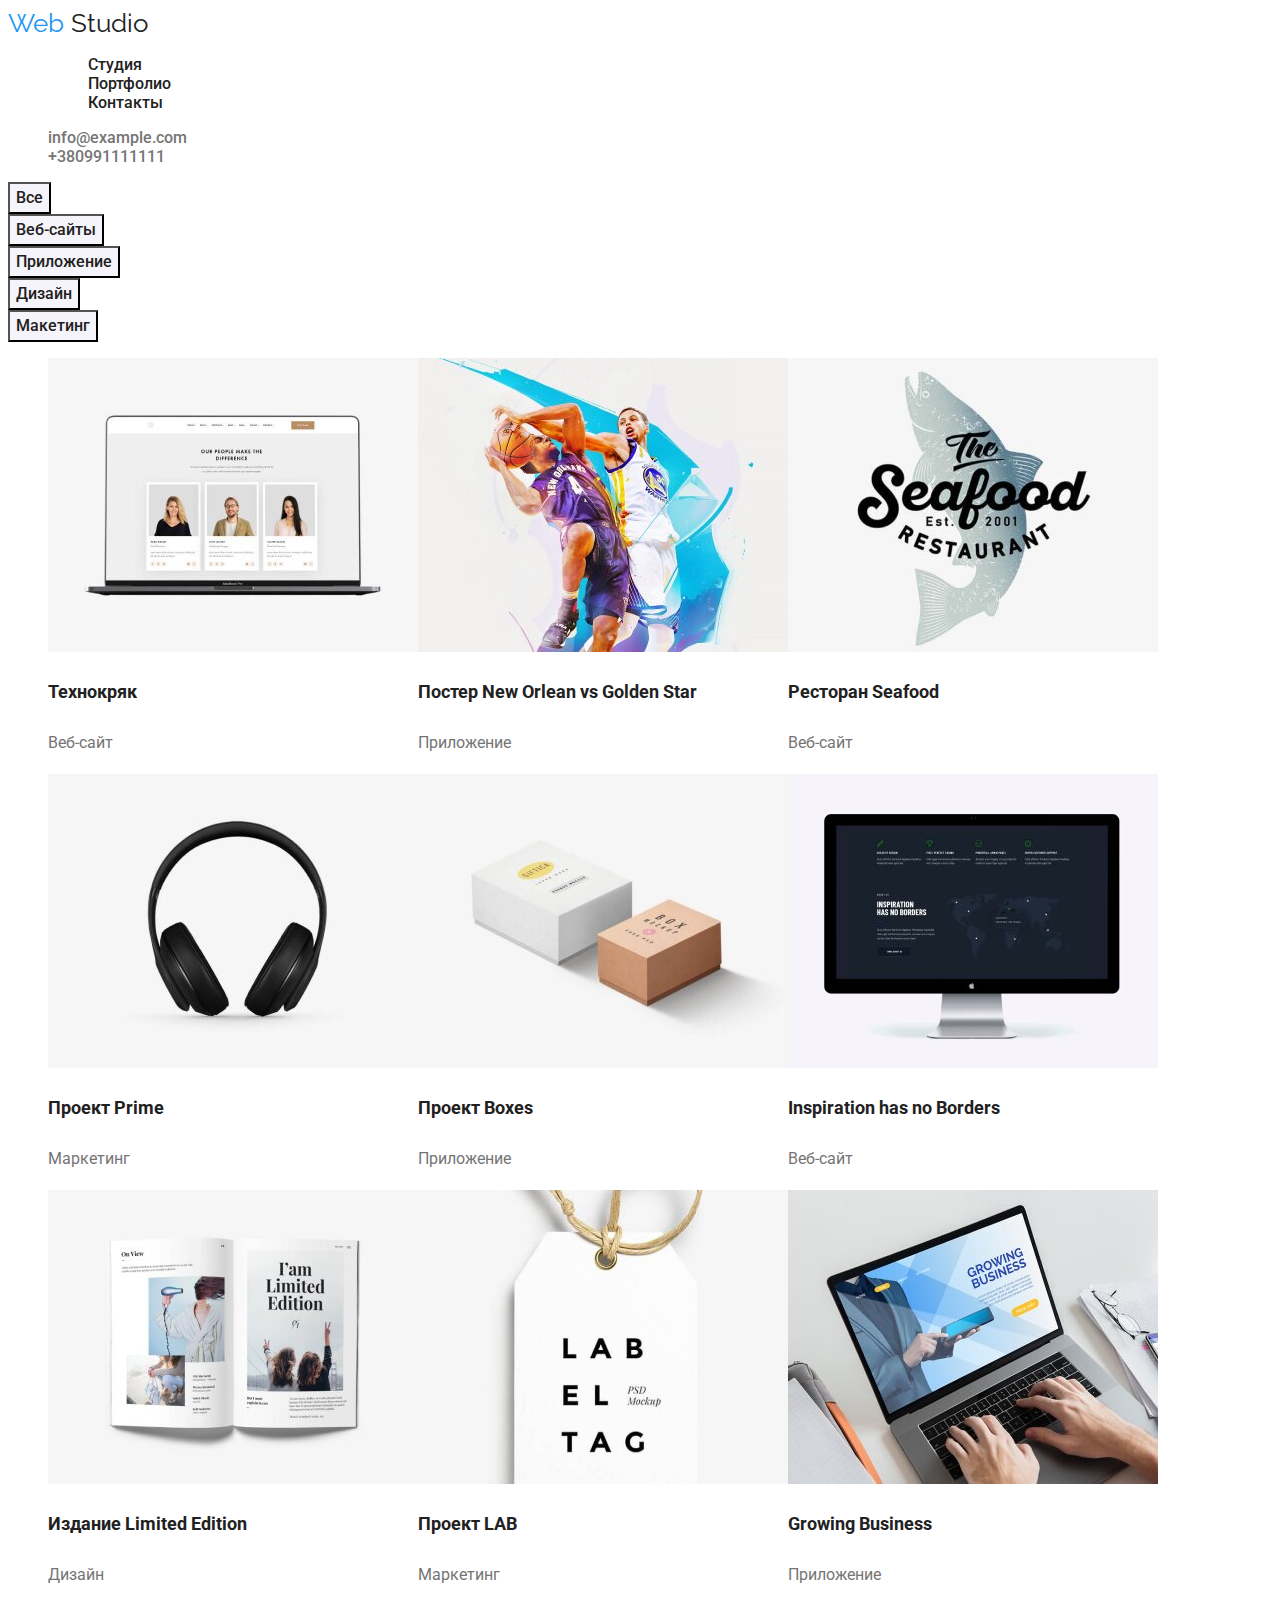
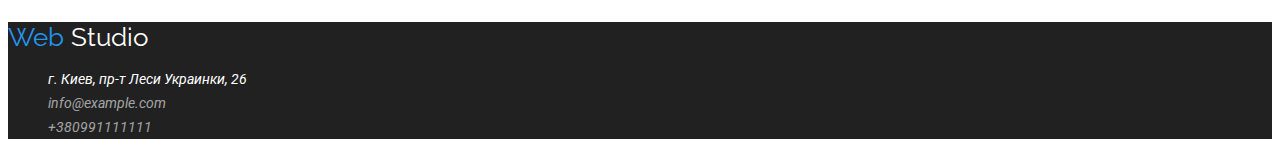
==== portfolio.html @ 6507018c "я" ====
<!DOCTYPE html>
<html lang="en">
<head>
    <Meta charset="UTF8" />
    <Meta name="WebStudio" />
    <Meta content="Портфолио WebStudio" />
    <link rel="stylesheet" href="CSS/style.css" />
  <link rel="preconnect" href="https://fonts.gstatic.com"/>
  <link href="https://fonts.googleapis.com/css2?family=Raleway:wght@700&family=Roboto:wght@400;500;700;900&display=swap"
   rel="stylesheet"/>
</head>
  <body>
    <header class="head">
      <div>
        <a class="logo" href="/"> <span class="web-one">Web</span> <span class="web-two">Studio</span></a>
       </div>
        <nav>
          <ul>
      <ul class="site-nav-list">
         <li><a href="index.html" class="link">Студия</a></li>
         <li><a href="portfolio.html" class="link">Портфолио</a></li>
         <li><a href="" class="link">Контакты</a></li>
      </ul>
    </nav>
     <ul class="contacts">
      <li><a class="ctn" href="mailto:info@example.com">info@example.com</a></li>
      <li><a class="ctn" href="tel:+380991111111">+380991111111</a></li>
    </ul>
  </header>
  <main>
    <section class="product">
          <div class="button_portfolio">
              <button class="btnp" type="button">Все</button>
              <button class="btnp" type="button">Веб-сайты</button>
              <button class="btnp" type="button">Приложение</button>
              <button class="btnp" type="button">Дизайн</button>
              <button class="btnp" type="button">Макетинг</button>
          </div>
      <ul class="product-elements">
          <li>
          <img class="product_img" src="images/tehno.jpg" width="370"/>
          <h3 class="product_name">Технокряк</h3>
            <p class="product_tape"> Веб-сайт</p>
          </li>
          <li>
          <img src="images/poster.jpg" width="370"/>
          <h3 class="product_name">Постер New Orlean vs Golden Star</h3>
            <p class="product_tape">Приложение</p>
          </li>
          <li>
          <img src="images/restoran.jpg" width="370"/>
            <h3 class="product_name">Ресторан Seafood</h3>
            <p class="product_tape">Веб-сайт</p>
          </li>
          <li>
          <img src="images/prime.jpg" width="370"/>
            <h3 class="product_name">Проект Prime</h3>
            <p class="product_tape">Маркетинг</p>
          </li>
          <li>
          <img src="images/boxes.jpg" width="370"/>
          <h3 class="product_name">Проект Boxes</h3>
            <p class="product_tape">Приложение</p>
          </li>
          <li>
          <img src="images/bordes.jpg" width="370"/>
          <h3 class="product_name">Inspiration has no Borders</h3>
            <p class="product_tape">Веб-сайт</p>
          </li>
          <li>
          <img src="images/presa.jpg" width="370"/>
          <h3 class="product_name">Издание Limited Edition</h3>
            <p class="product_tape">Дизайн</p>
          </li>
          <li>
          <img src="images/lab.jpg" width="370"/>
          <h3 class="product_name">Проект LAB</h3>
            <p class="product_tape">Маркетинг</p>
          </li>
          <li>
          <img src="images/growing.jpg" width="370"/>
          <h3 class="product_name">Growing Business</h3>
          <p class="product_tape">Приложение</p>
        </li>
        </ul>
    </section>
</main>
  <footer class="end">
    <div>
  <a class="logo-end" href="/"><span class="web-one">Web</span> <span class="web-end-two">Studio</span></a>
     </div>
    <address> 
    <ul class="end-contakts">
      <li><a href=https://goo.gl/maps/wjhoi7v7686SDkos8 class="map" target="blank" 
        rel="noopener noreferrer">
        г. Киев, пр-т Леси Украинки, 26</a></li>
      <li><a href="mailto:info@example.com" class="end-contacts">info@example.com</a></li>
      <li><a href="tel:+38 099 111 11 11" class="end-contacts">+380991111111</a></li>
    </ul> 
    </address>
  </footer>
 </body>
---- CSS/style.css ----
root {
--c-black: #212121;
--c-white: #FFFFFF;
--c-grey: #757575;
--c-blue: #2196F3;
}

.body {
list-style-type: none;
font-family: Roboto;
color: #212121;
}

.header {
    width: 1600px;
    background: #FFFFFF;
}
.link {
    list-style-type: none;
font-family: Roboto;
font-weight: 500;
color: #212121;
line-height: 16px;
}
.link:hover{
    
    font-family: Roboto;
    font-weight: 500;
    width: 77px;
    color: #2196F3;
}

.ul {
list-style-type: none;
list-style: none;
margin: 0;
padding: 0;
font-size: 26px;
line-height: 31px;
}

.logo {
font-family: Raleway;
color:#212121;
width: 145px;
font-size: 26px;
line-height: 31px;
}

.web-end-two, .map,.end-contacts, .logo, .logo-end, .site-nav-lis, .ctn, .web-one, .link, .web-two, .end {
text-decoration: none;
}

.web-one{
color: #2196F3;
 }
.head {
}

.link-current{
color:#2196F3;
}
.ctn {
font-family: Roboto;
font-weight: 500;
color: #757575;
width: 135px;
}
.ctn:hover {
font-family: Roboto;
font-weight: 500;
color: #2196F3;
width: 135px; 
}
.site-nav-list {
list-style-type: none;
}
.title{
width: 696px;
height: 120px;
font-family: Roboto;
font-weight: 900;
font-size: 44px;
line-height: 60px;
text-align: center;
letter-spacing: 0.06em;
text-transform: uppercase;
color: #FFFFFF;
text-decoration: none;
}

.hero {
background-color: #212121;
padding-top: 200px;
padding-bottom: 200px;
}

.btn {
    background: #2196F3;
    color: #FFFFFF;
    font-family: Roboto;
    font-size: 16px;
    line-height: 30px;
}
.contacts {
    list-style-type: none;
}

.text-container {
display: flex;
font-family: Roboto;
}

.menu-text{
display: flex;
list-style-type: none;
}

.text-item{
width: 270px;
color: #212121;
font-size: 14px;
line-height: 16px;
}

.text-elements{
width: 270px;
color: #757575;
font-size: 14px;
line-height: 24px;
}

.text-elements-title{
    font-family: Roboto;
color: #212121;
}
.foto-elements{
display: flex;
flex-direction: column;
}
.foto_title {
width: 380;
text-align: center;
font-family: Roboto;
font-style: 700;
color: #212121;
font-size: 36px;
line-height: 42px;
}
.menu-foto{
list-style-type: none;
display: flex;
width: 1170px;
height: 386px;
align-items: center;
}
.site-nav-list {
    font-family: Roboto;
    font-style: 500;
    font-weight: 500;
    color: #212121;
}
.team{ 
background: #F5F4FA;
}
.team-title {
font-family: Roboto;
font-style: 700;
color: #212121;
width: 264px;
font-size: 36px;
line-height: 42px;
}

.team-menu{
list-style-type: none;
display: flex;
align-items: center;
}
.team-foto{
width: 270px;
}
.name{
font-family: Roboto;
font-weight: 500;
color: #212121;
font-size: 16px;
line-height: 19px;
}
.work{
font-family: Roboto;
color: #757575;
font-size: 16px;
line-height: 19px;
}

.end{
font-family: Roboto;
background: #212121;
text-decoration: none;
list-style-type: none;
}

.logo-end {
font-family: Raleway;
font-size: 26px;
line-height: 31px;
text-decoration: none;
}
.web-end-two {
    color: #FFFFFF;
    text-decoration: none;
}

.end-contakts{
font-style: 400;
font-family: Roboto;
background-color: #212121;
font-size: 14px;
line-height: 24px;
text-decoration: none;
list-style-type: none;
}
.map{
    list-style-type: none;
font-family: Roboto;
color: #FFFFFF;
width: 231px;
}
.end-contacts {

list-style-type: none;
font-family: Roboto;
width: 231px;
color: rgba(255, 255, 255, 0.6);
}

.end-contacts:hover {
    font-family: Roboto;
    width: 231px;
    color: rgba(255, 255, 255, 0.6);  
}
.button_one {
font-family: Roboto;
font-weight: 500;
font-size: 16px;
line-height: 26px;
background-color: #2196F3;
color: #FFFFFF;
}

.product-elements{
display: flex;
flex-wrap: wrap;
list-style-type: none;
}
.product_name{
font-family: Roboto;
width: 322px;
font-weight: 700;
color: #212121;
font-size: 18px;
line-height: 36px;
}
.product_tape{
font-family: Roboto;
font-weight: 4000;
width: 322px;
color: #757575;
font-size: 16px;
line-height: 30px;
}
.btnp{
display: flex;
font-family: Roboto;
font-weight: 500;
font-size: 16px;
line-height: 26px;
background: #F5F4FA;
color: #212121;
}
.btnp:hover {
display: flex;
font-family: Roboto;
font-weight: 500;
font-size: 16px;
line-height: 26px;
background: #2196F3;
color: #FFFFFF;
}
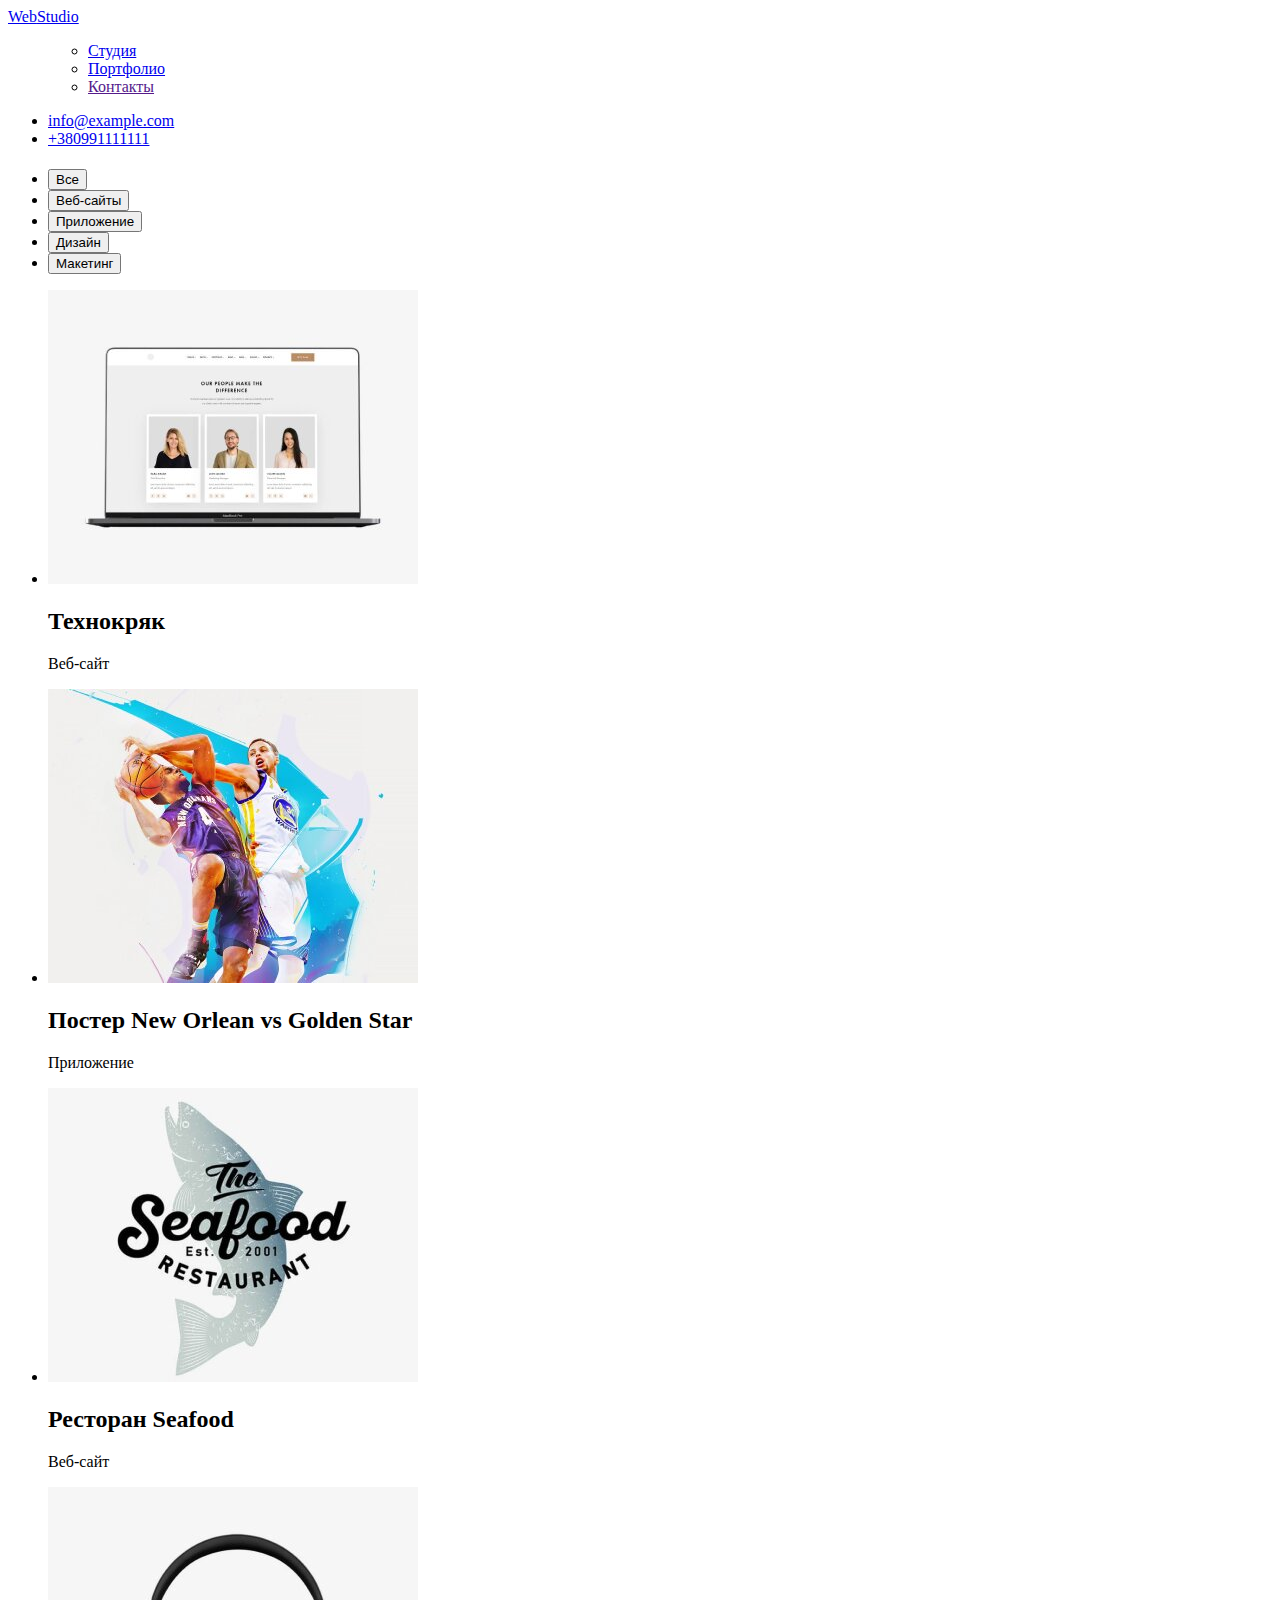
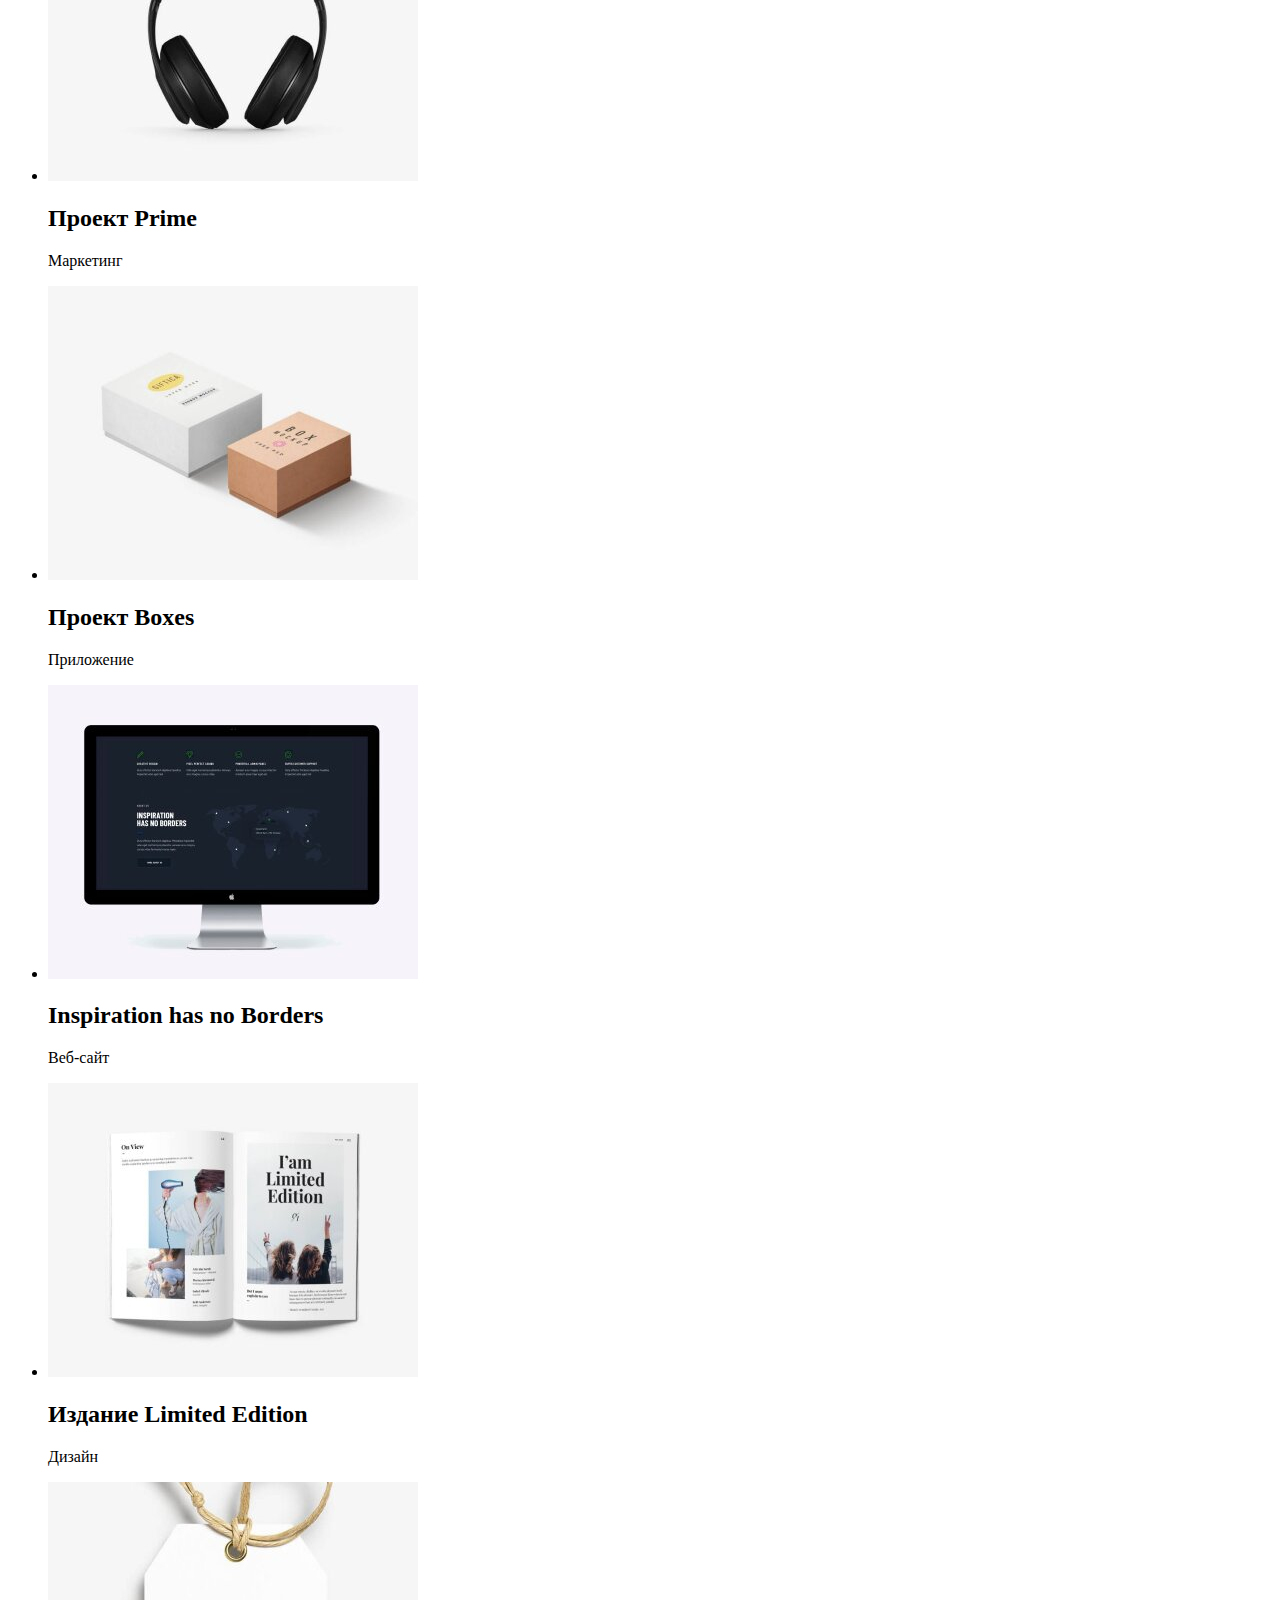
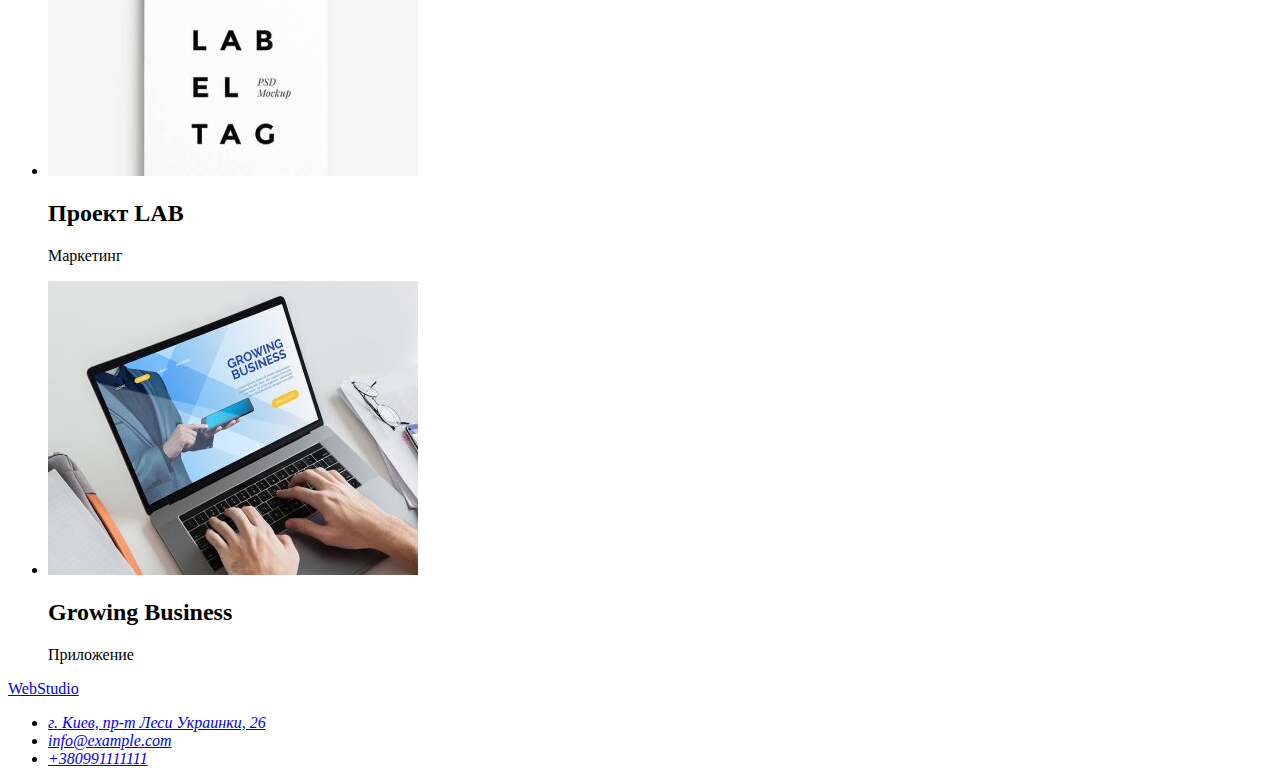
==== commit bd01d983: "z" ====
--- a/portfolio.html
+++ b/portfolio.html
@@ -4,90 +4,92 @@
     <Meta charset="UTF8" />
     <Meta name="WebStudio" />
     <Meta content="Портфолио WebStudio" />
-    <link rel="stylesheet" href="CSS/style.css" />
-  <link rel="preconnect" href="https://fonts.gstatic.com"/>
-  <link href="https://fonts.googleapis.com/css2?family=Raleway:wght@700&family=Roboto:wght@400;500;700;900&display=swap"
+    <preconnect" href="https://fonts.gstatic.com"/>
+  <link href="htlink rel="stylesheet" href="css/style.css" />
+  <link rel="tps://fonts.googleapis.com/css2?family=Raleway:wght@700&family=Roboto:wght@400;500;700;900&display=swap"
    rel="stylesheet"/>
-</head>
+</head class="container_hp">
   <body>
     <header class="head">
       <div>
-        <a class="logo" href="/"> <span class="web-one">Web</span> <span class="web-two">Studio</span></a>
+        <a class="logo" href="/"><span class="web-one">Web</span><span class="web-two">Studio</span></a>
        </div>
         <nav>
           <ul>
-      <ul class="site-nav-list">
+      <ul class="site-nav">
          <li><a href="index.html" class="link">Студия</a></li>
          <li><a href="portfolio.html" class="link">Портфолио</a></li>
          <li><a href="" class="link">Контакты</a></li>
       </ul>
     </nav>
      <ul class="contacts">
-      <li><a class="ctn" href="mailto:info@example.com">info@example.com</a></li>
-      <li><a class="ctn" href="tel:+380991111111">+380991111111</a></li>
+      <li><a class="contacts-link" href="mailto:info@example.com">info@example.com</a></li>
+      <li><a class="contacts-link" href="tel:+380991111111">+380991111111</a></li>
     </ul>
   </header>
-  <main>
+  <main class="container_portfolio">
     <section class="product">
-          <div class="button_portfolio">
-              <button class="btnp" type="button">Все</button>
-              <button class="btnp" type="button">Веб-сайты</button>
-              <button class="btnp" type="button">Приложение</button>
-              <button class="btnp" type="button">Дизайн</button>
-              <button class="btnp" type="button">Макетинг</button>
-          </div>
+      <div class="container">
+        <h1></h1>
+          <ul class="button_portfolio">
+              <li class="btnp-li"><button class="btnp" type="button">Все</button></li>
+              <li class="btnp-li"><button class="btnp" type="button">Веб-сайты</button></li>
+              <li class="btnp-li"><button class="btnp" type="button">Приложение</button></li>
+              <li class="btnp-li"><button class="btnp" type="button">Дизайн</button></li>
+              <li class="btnp-li"><button class="btnp" type="button">Макетинг</button></li>
+          </ul>
       <ul class="product-elements">
           <li>
-          <img class="product_img" src="images/tehno.jpg" width="370"/>
-          <h3 class="product_name">Технокряк</h3>
+          <img class="product-img" src="images/tehno.jpg" width="370"/>
+          <h2 class="product-name">Технокряк</h2>
             <p class="product_tape"> Веб-сайт</p>
           </li>
           <li>
-          <img src="images/poster.jpg" width="370"/>
-          <h3 class="product_name">Постер New Orlean vs Golden Star</h3>
+          <img class="product-img"  src="images/poster.jpg" width="370"/>
+          <h2 class="product-name">Постер New Orlean vs Golden Star</h2>
             <p class="product_tape">Приложение</p>
           </li>
           <li>
-          <img src="images/restoran.jpg" width="370"/>
-            <h3 class="product_name">Ресторан Seafood</h3>
-            <p class="product_tape">Веб-сайт</p>
+          <img class="product-img"  src="images/restoran.jpg" width="370"/>
+            <h2 class="product-name">Ресторан Seafood</h2>
+            <p class="product-tape">Веб-сайт</p>
           </li>
           <li>
-          <img src="images/prime.jpg" width="370"/>
-            <h3 class="product_name">Проект Prime</h3>
-            <p class="product_tape">Маркетинг</p>
+          <img class="product-img"  src="images/prime.jpg" width="370"/>
+            <h2 class="product-name">Проект Prime</h2>
+            <p class="product-tape">Маркетинг</p>
           </li>
           <li>
-          <img src="images/boxes.jpg" width="370"/>
-          <h3 class="product_name">Проект Boxes</h3>
-            <p class="product_tape">Приложение</p>
+          <img class="product-img" src="images/boxes.jpg" width="370"/>
+          <h2 class="product-name">Проект Boxes</h2>
+            <p class="product-tape">Приложение</p>
           </li>
           <li>
-          <img src="images/bordes.jpg" width="370"/>
-          <h3 class="product_name">Inspiration has no Borders</h3>
-            <p class="product_tape">Веб-сайт</p>
+          <img class="product-img" src="images/bordes.jpg" width="370"/>
+          <h2 class="product-name">Inspiration has no Borders</h2>
+            <p class="product-tape">Веб-сайт</p>
           </li>
           <li>
-          <img src="images/presa.jpg" width="370"/>
-          <h3 class="product_name">Издание Limited Edition</h3>
-            <p class="product_tape">Дизайн</p>
+          <img class="product-img" src="images/presa.jpg" width="370"/>
+          <h2 class="product-name">Издание Limited Edition</h2>
+            <p class="product-tape">Дизайн</p>
           </li>
           <li>
-          <img src="images/lab.jpg" width="370"/>
-          <h3 class="product_name">Проект LAB</h3>
-            <p class="product_tape">Маркетинг</p>
+          <img class="product-img" src="images/lab.jpg" width="370"/>
+          <h2 class="product-name">Проект LAB</h2>
+            <p class="product-tape">Маркетинг</p>
           </li>
           <li>
-          <img src="images/growing.jpg" width="370"/>
-          <h3 class="product_name">Growing Business</h3>
-          <p class="product_tape">Приложение</p>
+          <img class="product-img" src="images/growing.jpg" width="370"/>
+          <h2 class="product-name">Growing Business</h2>
+          <p class="product-tape">Приложение</p>
         </li>
         </ul>
     </section>
 </main>
   <footer class="end">
     <div>
-  <a class="logo-end" href="/"><span class="web-one">Web</span> <span class="web-end-two">Studio</span></a>
+  <a class="logo-end" href="/"><span class="web-one">Web</span><span class="web-end-two">Studio</span></a>
      </div>
     <address> 
     <ul class="end-contakts">
@@ -99,4 +101,4 @@
     </ul> 
     </address>
   </footer>
- </body>+ </body>
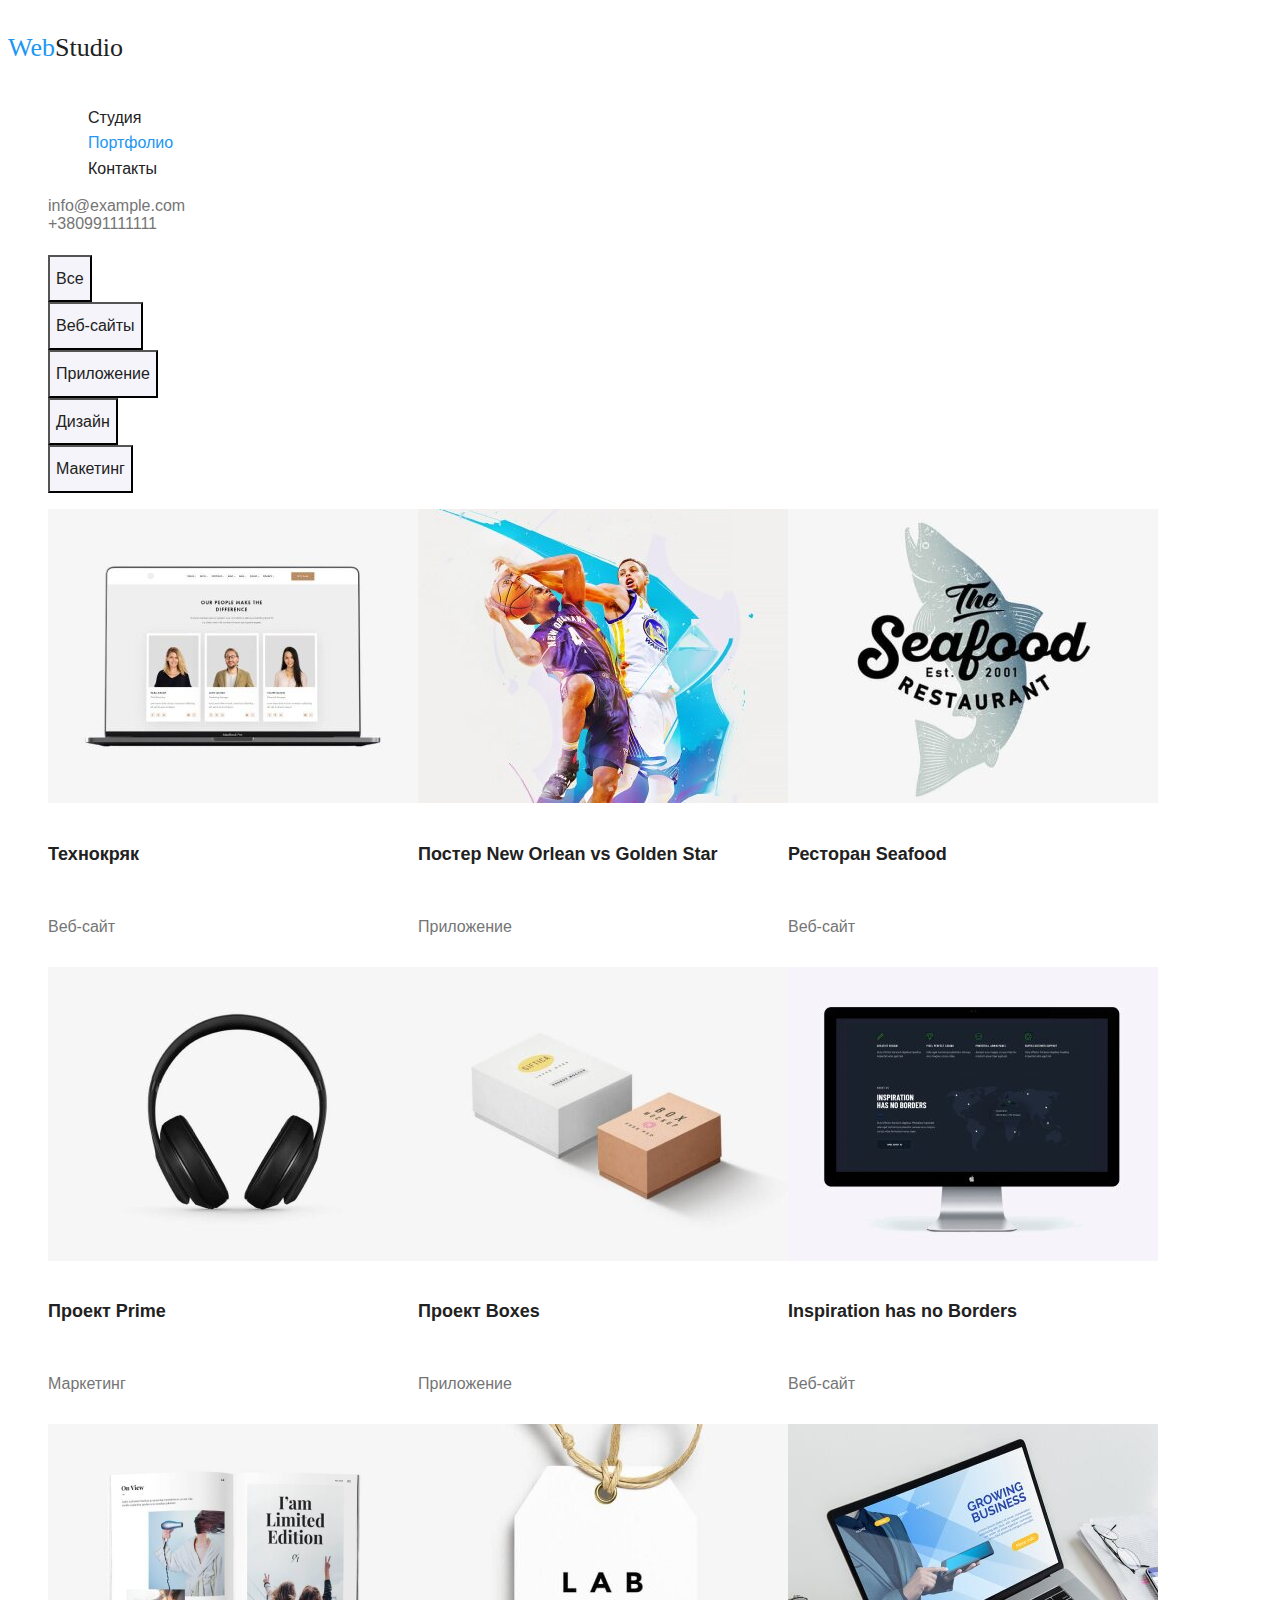
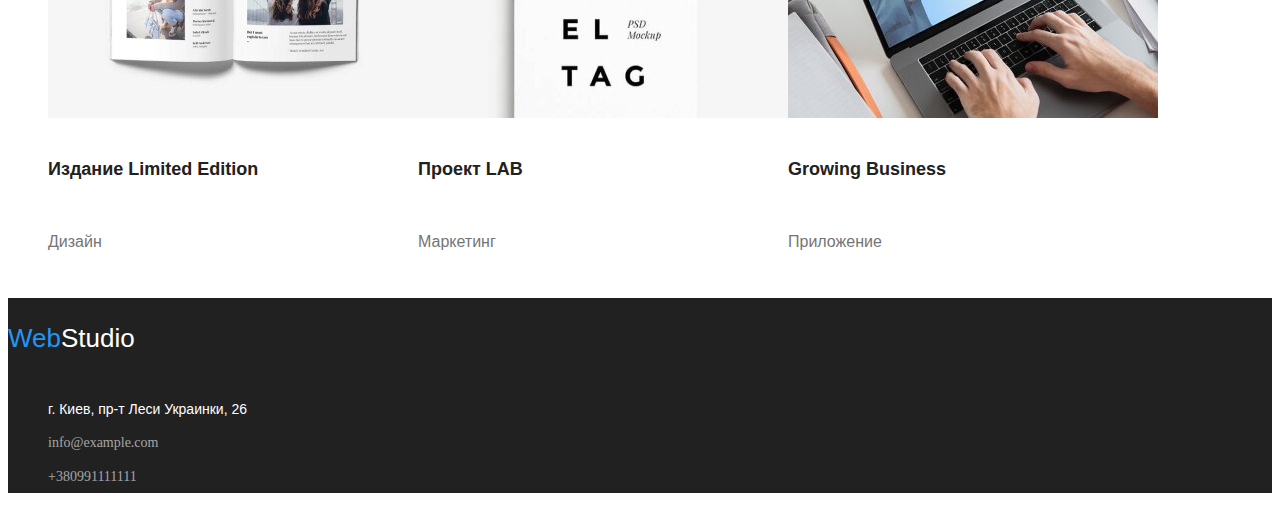
==== commit 2d351982: "я" ====
--- a/portfolio.html
+++ b/portfolio.html
@@ -5,7 +5,7 @@
     <Meta name="WebStudio" />
     <Meta content="Портфолио WebStudio" />
     <preconnect" href="https://fonts.gstatic.com"/>
-  <link href="htlink rel="stylesheet" href="css/style.css" />
+  <link rel="stylesheet" href="./css/style.css"/>
   <link rel="tps://fonts.googleapis.com/css2?family=Raleway:wght@700&family=Roboto:wght@400;500;700;900&display=swap"
    rel="stylesheet"/>
 </head class="container_hp">
@@ -18,7 +18,7 @@
           <ul>
       <ul class="site-nav">
          <li><a href="index.html" class="link">Студия</a></li>
-         <li><a href="portfolio.html" class="link">Портфолио</a></li>
+         <li><a href="portfolio.html" class="link activate">Портфолио</a></li>
          <li><a href="" class="link">Контакты</a></li>
       </ul>
     </nav>
@@ -42,12 +42,12 @@
           <li>
           <img class="product-img" src="images/tehno.jpg" width="370"/>
           <h2 class="product-name">Технокряк</h2>
-            <p class="product_tape"> Веб-сайт</p>
+            <p class="product-tape"> Веб-сайт</p>
           </li>
           <li>
           <img class="product-img"  src="images/poster.jpg" width="370"/>
           <h2 class="product-name">Постер New Orlean vs Golden Star</h2>
-            <p class="product_tape">Приложение</p>
+            <p class="product-tape">Приложение</p>
           </li>
           <li>
           <img class="product-img"  src="images/restoran.jpg" width="370"/>
@@ -91,7 +91,7 @@
     <div>
   <a class="logo-end" href="/"><span class="web-one">Web</span><span class="web-end-two">Studio</span></a>
      </div>
-    <address> 
+    <address class="addres"> 
     <ul class="end-contakts">
       <li><a href=https://goo.gl/maps/wjhoi7v7686SDkos8 class="map" target="blank" 
         rel="noopener noreferrer">
--- a/css/style.css
+++ b/css/style.css
@@ -0,0 +1,289 @@
+:root {
+  --body-color: #212121;
+  --bgr-color: #2f303a;
+  --white-color: #ececec;
+  --blue-color: #2196f3;
+  --max-white-color: #ffffff;
+  --gray-color: #757575;
+  --two-white-color: #f5f4fa;
+}
+
+body {
+  font-family: Roboto, sans-serif;
+  color: var(--body-color);
+}
+
+header {
+  background: var(--max-white-color);
+}
+.link {
+  font-weight: 500;
+  color: var(--body-color);
+  line-height: 1.6;
+}
+.link:hover,
+:focus {
+  font-weight: 500;
+  width: 77px;
+  color: var(--blue-color);
+}
+.activate {
+  color: var(--blue-color);
+}
+.ul {
+  list-style: none;
+  margin: 0;
+  padding: 0;
+  font-size: 26px;
+  line-height: 3.1;
+}
+
+.logo {
+  font-family: Raleway;
+  color: var(--body-color);
+  font-size: 26px;
+  line-height: 3.1;
+  margin-right: 93px;
+}
+
+.web-end-two,
+.map,
+.end-contacts,
+.logo,
+.logo-end,
+.site-nav-lis,
+.contacts-link,
+.web-one,
+.link,
+.web-two,
+.end {
+  text-decoration: none;
+}
+
+.web-one {
+  color: var(--blue-color);
+}
+
+.head {
+  -webkit-tap-highlight-color: rgba(0, 0, 0, 0);
+}
+
+.link-current {
+  color: var(--blue-color);
+}
+
+.contacts-link {
+  font-weight: 500;
+  color: var(--gray-color);
+}
+.contacts-link:hover,
+:focus {
+  font-weight: 500;
+  color: var(--blue-color);
+}
+.site-nav {
+  list-style-type: none;
+}
+.title {
+  width: 696px;
+  font-weight: 900;
+  font-size: 44px;
+  line-height: 1;
+  text-align: center;
+  letter-spacing: 0.06em;
+  text-transform: uppercase;
+  color: var(--max-white-color);
+  text-decoration: none;
+}
+
+.hero {
+  background-color: var(--bgr-color);
+  padding-top: 200px;
+  padding-bottom: 200px;
+}
+
+.btn {
+  background: var(--blue-color);
+  color: var(--max-white-color);
+  font-size: 16px;
+  line-height: 3;
+}
+.btn:hover,
+:focus {
+  background: var(--blue-color);
+  color: var(--max-white-color);
+  font-size: 16px;
+  line-height: 3;
+}
+
+.contacts {
+  list-style-type: none;
+}
+
+.text-container {
+  display: flex;
+  text-decoration: none;
+}
+
+.menu-text {
+  display: flex;
+  list-style-type: none;
+}
+
+.text-item {
+  color: var(--body-color);
+  font-size: 14px;
+  line-height: 1.6;
+  text-decoration: none;
+  list-style-type: none;
+}
+
+.content-element {
+  text-decoration: none;
+}
+
+.text-elements {
+  color: var(--gray-color);
+  font-size: 14px;
+  line-height: 2.4;
+}
+
+.text-elements-title {
+  color: var(--body-color);
+  text-decoration: none;
+}
+.foto-elements {
+  display: flex;
+  flex-direction: column;
+}
+.foto_title {
+  text-align: center;
+  font-style: 700;
+  color: var(--body-color);
+  font-size: 36px;
+  line-height: 4.2;
+}
+.menu-foto {
+  list-style-type: none;
+  display: flex;
+  align-items: center;
+}
+.site-nav {
+  font-style: 500;
+  font-weight: 500;
+  color: var(--body-color);
+}
+.team {
+  background: var(--two-white-color);
+}
+.team-title {
+  font-style: 700;
+  color: var(--body-color);
+  font-size: 36px;
+  line-height: 4.2;
+}
+
+.team-menu {
+  list-style-type: none;
+  display: flex;
+  align-items: center;
+}
+.team-foto {
+}
+.name {
+  font-weight: 500;
+  color: var(--body-color);
+  font-size: 16px;
+  line-height: 1.9;
+}
+.work {
+  color: var(--gray-color);
+  font-size: 16px;
+  line-height: 1.9;
+}
+
+.end {
+  background: var(--body-color);
+  list-style-type: none;
+}
+.addres {
+  font-style: normal;
+}
+.logo-end {
+  font-family: Raleway, sans-serif;
+  font-size: 26px;
+  line-height: 3.1;
+  text-decoration: none;
+}
+.web-end-two {
+  color: var(--max-white-color);
+  text-decoration: none;
+}
+
+.end-contakts {
+  font-style: 400;
+  background-color: var(--body-color);
+  font-size: 14px;
+  line-height: 2.4;
+  font-style: normal;
+}
+.map {
+  list-style-type: none;
+  color: var(--max-white-color);
+}
+.end-contacts {
+  list-style-type: none;
+  font-family: Roboto;
+  color: rgba(255, 255, 255, 0.6);
+}
+
+.end-contacts:hover,
+:focus {
+  color: rgba(255, 255, 255, 0.6);
+}
+.button_one {
+  font-weight: 500;
+  font-size: 16px;
+  line-height: 2.6;
+  background-color: var(--blue-color);
+  color: var(--max-white-color);
+}
+
+.product-elements {
+  display: flex;
+  flex-wrap: wrap;
+  list-style-type: none;
+}
+.product-name {
+  font-weight: 700;
+  color: var(--body-color);
+  font-size: 18px;
+  line-height: 3.6;
+}
+.product-tape {
+  width: 322px;
+  color: var(--gray-color);
+  font-size: 16px;
+  line-height: 3;
+}
+.btnp {
+  display: flex;
+  font-weight: 500;
+  font-size: 16px;
+  line-height: 2.6;
+  background: var(--two-white-color);
+  color: var(--body-color);
+}
+
+.btnp:hover,
+:focus {
+  flex-direction: row;
+  font-weight: 500;
+  font-size: 16px;
+  line-height: 2.6;
+  background: var(--blue-color);
+  color: var(--max-white-color);
+}
+.btnp-li {
+  list-style-type: none;
+}
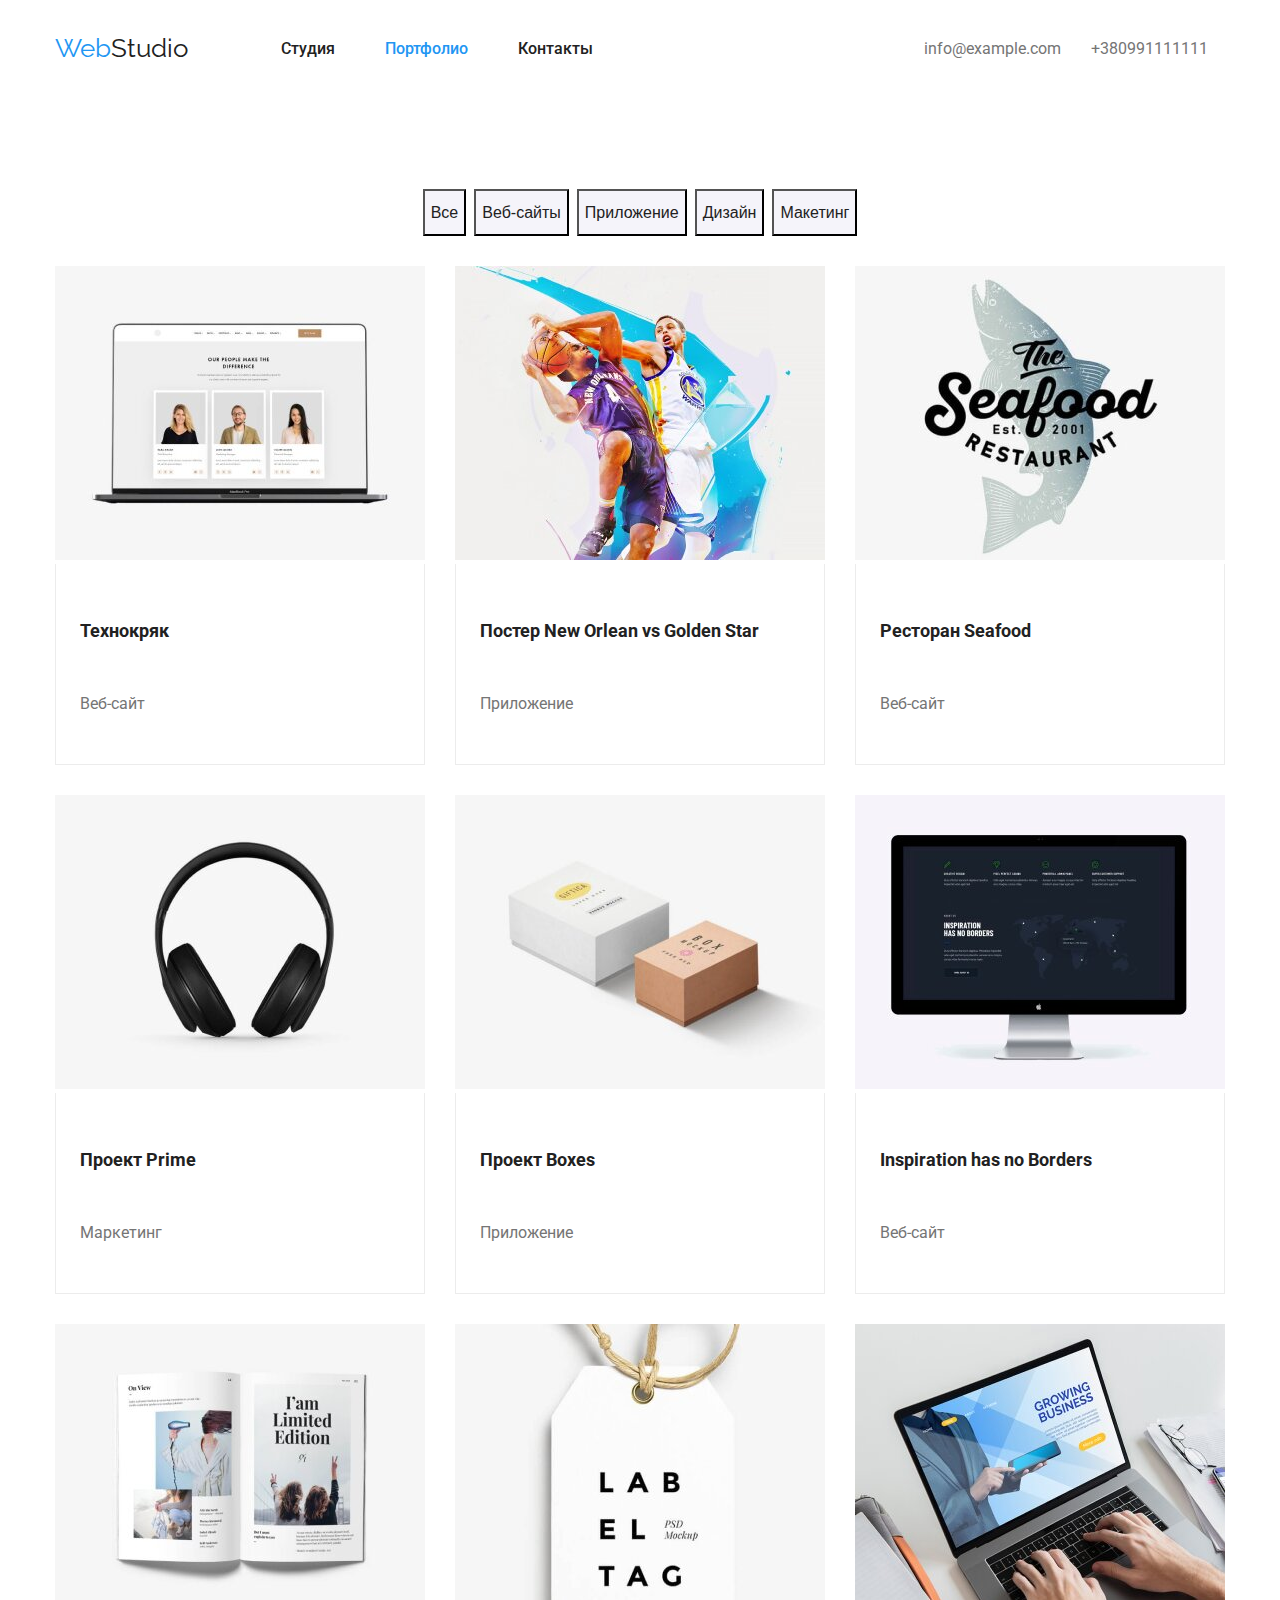
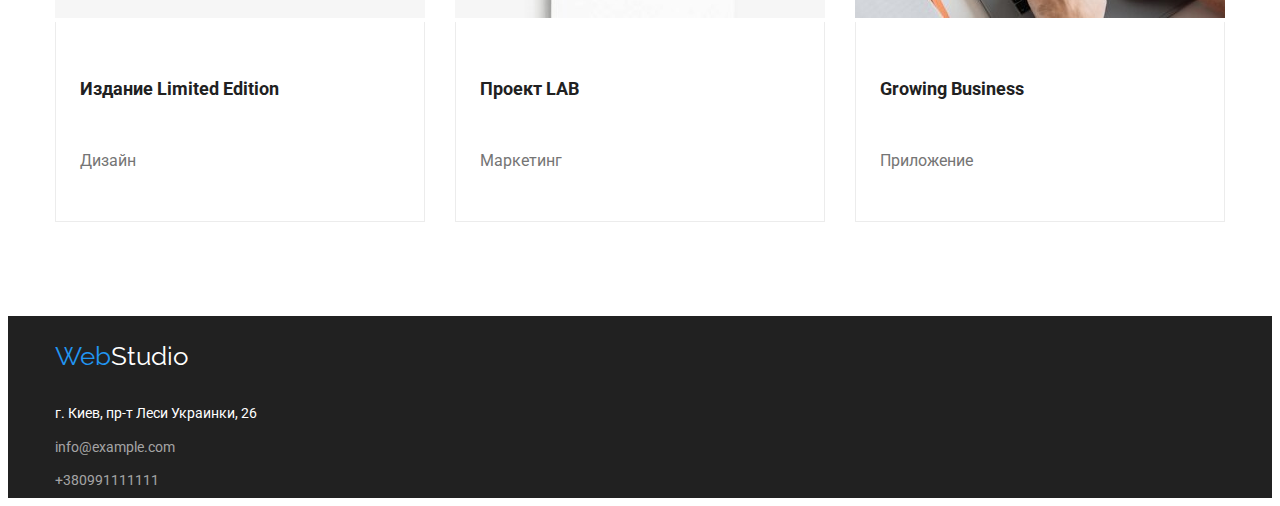
==== commit d2e6ad2e: "я" ====
--- a/portfolio.html
+++ b/portfolio.html
@@ -5,15 +5,13 @@
     <Meta name="WebStudio" />
     <Meta content="Портфолио WebStudio" />
     <preconnect" href="https://fonts.gstatic.com"/>
+    <link href="https://fonts.googleapis.com/css2?family=Raleway:wght@700&family=Roboto:wght@400;500;700;900&display=swap" rel="stylesheet">
   <link rel="stylesheet" href="./css/style.css"/>
-  <link rel="tps://fonts.googleapis.com/css2?family=Raleway:wght@700&family=Roboto:wght@400;500;700;900&display=swap"
-   rel="stylesheet"/>
 </head class="container_hp">
   <body>
     <header class="head">
-      <div>
+      <div class="container head-container">
         <a class="logo" href="/"><span class="web-one">Web</span><span class="web-two">Studio</span></a>
-       </div>
         <nav>
           <ul>
       <ul class="site-nav">
@@ -26,12 +24,13 @@
       <li><a class="contacts-link" href="mailto:info@example.com">info@example.com</a></li>
       <li><a class="contacts-link" href="tel:+380991111111">+380991111111</a></li>
     </ul>
+  </div>
   </header>
-  <main class="container_portfolio">
+  <main class="container-portfolio">
     <section class="product">
       <div class="container">
         <h1></h1>
-          <ul class="button_portfolio">
+          <ul class="button-portfolio">
               <li class="btnp-li"><button class="btnp" type="button">Все</button></li>
               <li class="btnp-li"><button class="btnp" type="button">Веб-сайты</button></li>
               <li class="btnp-li"><button class="btnp" type="button">Приложение</button></li>
@@ -39,59 +38,79 @@
               <li class="btnp-li"><button class="btnp" type="button">Макетинг</button></li>
           </ul>
       <ul class="product-elements">
-          <li>
+          <li class="prod-li">
           <img class="product-img" src="images/tehno.jpg" width="370"/>
+          <div class="prod-text">
           <h2 class="product-name">Технокряк</h2>
             <p class="product-tape"> Веб-сайт</p>
+          </div>
           </li>
-          <li>
+          <li class="prod-li">
           <img class="product-img"  src="images/poster.jpg" width="370"/>
+          <div class="prod-text">
           <h2 class="product-name">Постер New Orlean vs Golden Star</h2>
             <p class="product-tape">Приложение</p>
+          </div>
           </li>
-          <li>
+          <li class="prod-li">
           <img class="product-img"  src="images/restoran.jpg" width="370"/>
+          <div class="prod-text">
             <h2 class="product-name">Ресторан Seafood</h2>
             <p class="product-tape">Веб-сайт</p>
+          </div>
           </li>
-          <li>
+          <li class="prod-li">
           <img class="product-img"  src="images/prime.jpg" width="370"/>
+          <div class="prod-text">
             <h2 class="product-name">Проект Prime</h2>
             <p class="product-tape">Маркетинг</p>
+          </div>
           </li>
-          <li>
+          <li class="prod-li">
           <img class="product-img" src="images/boxes.jpg" width="370"/>
+          <div class="prod-text">
           <h2 class="product-name">Проект Boxes</h2>
             <p class="product-tape">Приложение</p>
+          </div>
           </li>
-          <li>
+          <li class="prod-li">
           <img class="product-img" src="images/bordes.jpg" width="370"/>
+          <div class="prod-text">
           <h2 class="product-name">Inspiration has no Borders</h2>
             <p class="product-tape">Веб-сайт</p>
+          </div>
           </li>
-          <li>
+          <li class="prod-li">
           <img class="product-img" src="images/presa.jpg" width="370"/>
+          <div class="prod-text">
           <h2 class="product-name">Издание Limited Edition</h2>
             <p class="product-tape">Дизайн</p>
+          </div>
           </li>
-          <li>
+          <li class="prod-li">
           <img class="product-img" src="images/lab.jpg" width="370"/>
+          <div class="prod-text">
           <h2 class="product-name">Проект LAB</h2>
             <p class="product-tape">Маркетинг</p>
+          </div>
           </li>
-          <li>
+          <li class="prod-li">
           <img class="product-img" src="images/growing.jpg" width="370"/>
+          <div class="prod-text">
           <h2 class="product-name">Growing Business</h2>
           <p class="product-tape">Приложение</p>
+        </div>
         </li>
         </ul>
+        </div>
     </section>
 </main>
   <footer class="end">
-    <div>
+        <div class="container">
+      <div>
   <a class="logo-end" href="/"><span class="web-one">Web</span><span class="web-end-two">Studio</span></a>
      </div>
-    <address class="addres"> 
+    <address class="addres">
     <ul class="end-contakts">
       <li><a href=https://goo.gl/maps/wjhoi7v7686SDkos8 class="map" target="blank" 
         rel="noopener noreferrer">
@@ -100,5 +119,6 @@
       <li><a href="tel:+38 099 111 11 11" class="end-contacts">+380991111111</a></li>
     </ul> 
     </address>
+  </div>
   </footer>
  </body>
--- a/css/style.css
+++ b/css/style.css
@@ -16,26 +16,43 @@
 header {
   background: var(--max-white-color);
 }
+
+.container {
+  width: 1200px;
+  padding: 0 15px;
+  margin: 0 auto;
+}
+
+*,
+*::before,
+*::after {
+  box-sizing: border-box;
+}
 .link {
   font-weight: 500;
   color: var(--body-color);
   line-height: 1.6;
 }
-.link:hover,
-:focus {
-  font-weight: 500;
-  width: 77px;
-  color: var(--blue-color);
+.link:hover {
+  font-weight: 500;
+  color: var(--blue-color);
+  line-height: 1.6;
+}
+.link:focus {
+  font-weight: 500;
+  color: var(--blue-color);
+  line-height: 1.6;
+}
+.site-nav:last-child {
+  margin-right: 331px;
 }
 .activate {
   color: var(--blue-color);
 }
-.ul {
+ul {
   list-style: none;
   margin: 0;
   padding: 0;
-  font-size: 26px;
-  line-height: 3.1;
 }
 
 .logo {
@@ -67,28 +84,39 @@
 .head {
   -webkit-tap-highlight-color: rgba(0, 0, 0, 0);
 }
+.head-container {
+  display: flex;
+  align-items: center;
+}
 
 .link-current {
   color: var(--blue-color);
 }
 
 .contacts-link {
-  font-weight: 500;
   color: var(--gray-color);
 }
-.contacts-link:hover,
-:focus {
-  font-weight: 500;
-  color: var(--blue-color);
+.contacts-link:focus {
+  color: var(--blue-color);
+}
+.contacts-link:hover {
+  color: var(--blue-color);
+}
+.contacts-link:not(:last-child) {
+  margin-right: 50px;
 }
 .site-nav {
   list-style-type: none;
+  display: flex;
+  flex-direction: row;
 }
 .title {
   width: 696px;
   font-weight: 900;
   font-size: 44px;
   line-height: 1;
+  margin-left: auto;
+  margin-right: auto;
   text-align: center;
   letter-spacing: 0.06em;
   text-transform: uppercase;
@@ -100,24 +128,43 @@
   background-color: var(--bgr-color);
   padding-top: 200px;
   padding-bottom: 200px;
+  display: flex;
+  flex-direction: column;
+  justify-content: center;
+}
+.hero-elements {
+  text-align: center;
 }
 
 .btn {
-  background: var(--blue-color);
-  color: var(--max-white-color);
-  font-size: 16px;
-  line-height: 3;
-}
-.btn:hover,
-:focus {
-  background: var(--blue-color);
-  color: var(--max-white-color);
-  font-size: 16px;
-  line-height: 3;
+  background-color: var(--blue-color);
+  color: var(--max-white-color);
+  padding: 6px 22px;
+  margin-left: auto;
+  margin-right: auto;
+  cursor: pointer;
+}
+.btn:hover {
+  background-color: var(--blue-color);
+  color: var(--max-white-color);
+  padding: 6px 22px;
+  margin-left: auto;
+  margin-right: auto;
+}
+.btn:focus {
+  background-color: var(--blue-color);
+  color: var(--max-white-color);
+  padding: 6px 22px;
+  margin-left: auto;
+  margin-right: auto;
 }
 
 .contacts {
   list-style-type: none;
+  display: flex;
+}
+.contacts :not(:last-child) {
+  margin-right: 30px;
 }
 
 .text-container {
@@ -128,6 +175,8 @@
 .menu-text {
   display: flex;
   list-style-type: none;
+  align-items: flex-start;
+  margin-top: 0px;
 }
 
 .text-item {
@@ -140,6 +189,11 @@
 
 .content-element {
   text-decoration: none;
+  display: flex;
+  list-style-type: none;
+  align-items: flex-start;
+  margin-top: 94px;
+  margin-bottom: 94px;
 }
 
 .text-elements {
@@ -147,16 +201,20 @@
   font-size: 14px;
   line-height: 2.4;
 }
-
+.foto-picture {
+}
 .text-elements-title {
   color: var(--body-color);
   text-decoration: none;
 }
+.foto {
+}
 .foto-elements {
   display: flex;
   flex-direction: column;
 }
 .foto_title {
+  width: 380;
   text-align: center;
   font-style: 700;
   color: var(--body-color);
@@ -173,14 +231,25 @@
   font-weight: 500;
   color: var(--body-color);
 }
+.site-nav :not(:last-child) {
+  margin-right: 50px;
+}
+
 .team {
   background: var(--two-white-color);
+  margin-bottom: 94px;
+}
+.info :not(:last-child) {
+  margin-right: 30px;
 }
 .team-title {
   font-style: 700;
   color: var(--body-color);
   font-size: 36px;
   line-height: 4.2;
+  margin: 0px 0px 50px 0px;
+  text-align: center;
+  margin-top: 94px;
 }
 
 .team-menu {
@@ -188,7 +257,27 @@
   display: flex;
   align-items: center;
 }
-.team-foto {
+
+.foto-elements {
+  display: flex;
+  flex-direction: column;
+  margin-top: 94px;
+  margin-bottom: 94px;
+}
+
+.foto_title {
+  margin: 0px auto;
+  margin-bottom: 50px;
+  text-align: center;
+  color: var(--body-color);
+}
+
+.menu-foto {
+  display: flex;
+  align-items: center;
+}
+.menu-foto :not(:last-child) {
+  margin-right: 30px;
 }
 .name {
   font-weight: 500;
@@ -234,12 +323,13 @@
 .end-contacts {
   list-style-type: none;
   font-family: Roboto;
+  width: 231px;
   color: rgba(255, 255, 255, 0.6);
 }
 
-.end-contacts:hover,
-:focus {
-  color: rgba(255, 255, 255, 0.6);
+.end-contacts:hover {
+}
+.end-contacts:focus {
 }
 .button_one {
   font-weight: 500;
@@ -248,7 +338,10 @@
   background-color: var(--blue-color);
   color: var(--max-white-color);
 }
-
+.product {
+  margin-top: 100px;
+  margin-bottom: 94px;
+}
 .product-elements {
   display: flex;
   flex-wrap: wrap;
@@ -261,7 +354,6 @@
   line-height: 3.6;
 }
 .product-tape {
-  width: 322px;
   color: var(--gray-color);
   font-size: 16px;
   line-height: 3;
@@ -273,17 +365,71 @@
   line-height: 2.6;
   background: var(--two-white-color);
   color: var(--body-color);
-}
-
-.btnp:hover,
-:focus {
+  display: flex;
+  justify-content: center;
+  cursor: pointer;
+}
+
+.btnp:focus {
   flex-direction: row;
-  font-weight: 500;
   font-size: 16px;
   line-height: 2.6;
   background: var(--blue-color);
   color: var(--max-white-color);
 }
+.btnp:hover {
+  flex-direction: row;
+  font-weight: 500;
+  font-size: 16px;
+  line-height: 2.6;
+  background: var(--blue-color);
+  color: var(--max-white-color);
+}
 .btnp-li {
   list-style-type: none;
 }
+.btnp-li:focus {
+  list-style-type: none;
+}
+
+.button-portfolio {
+  display: flex;
+  justify-content: center;
+}
+
+.btnp-li:not(:last-child) {
+  margin-right: 8px;
+}
+.product {
+}
+
+.product-elements {
+  display: flex;
+  flex-wrap: wrap;
+  list-style-type: none;
+  margin-left: -30px;
+}
+
+.product-name {
+  font-family: Roboto;
+  color: var(--body-color);
+  font-size: 18px;
+  line-height: 3.6;
+}
+
+.product-tape {
+  font-family: Roboto;
+  color: var(--gray-color);
+  font-size: 16px;
+  line-height: 3;
+}
+.prod-text {
+  padding: 20px 24px;
+  border-right: 1px solid var(--white-color);
+  border-bottom: 1px solid var(--white-color);
+  border-left: 1px solid var(--white-color);
+}
+.prod-li {
+  margin-left: 30px;
+  margin-top: 30px;
+}
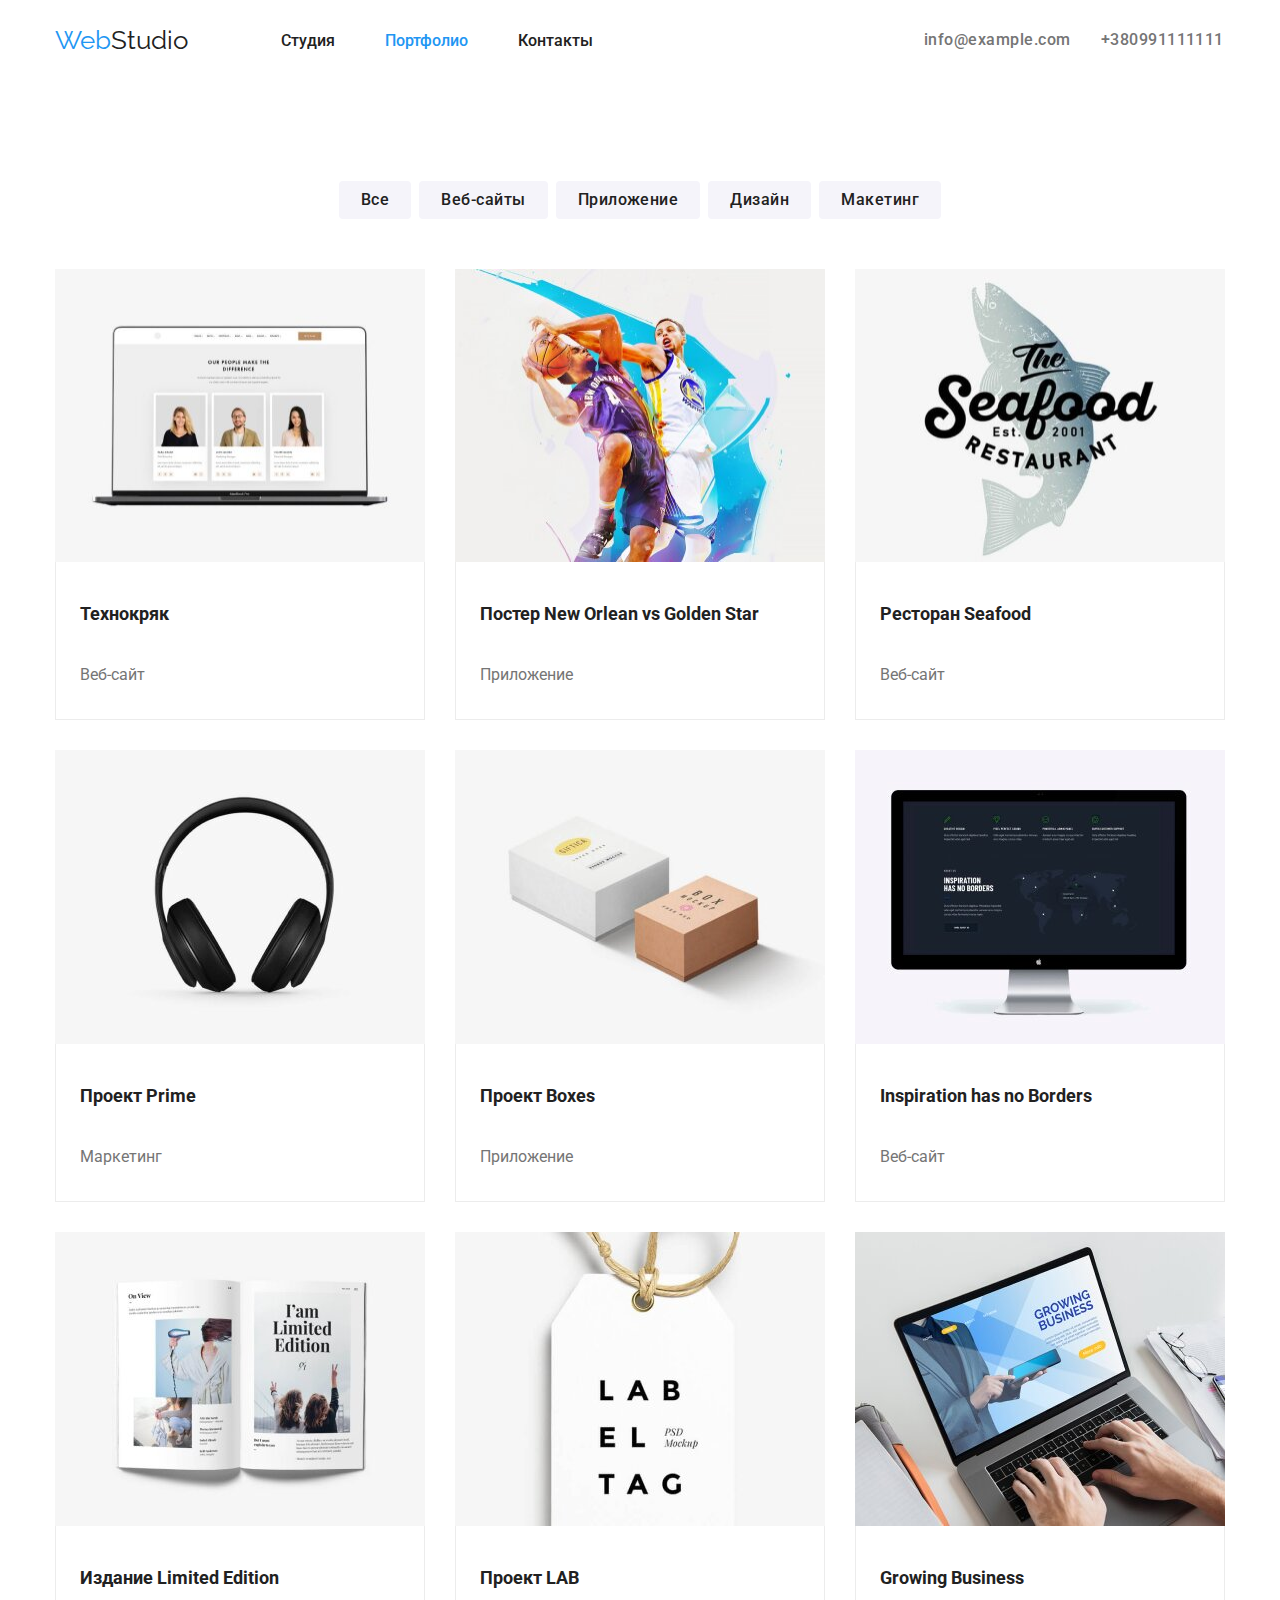
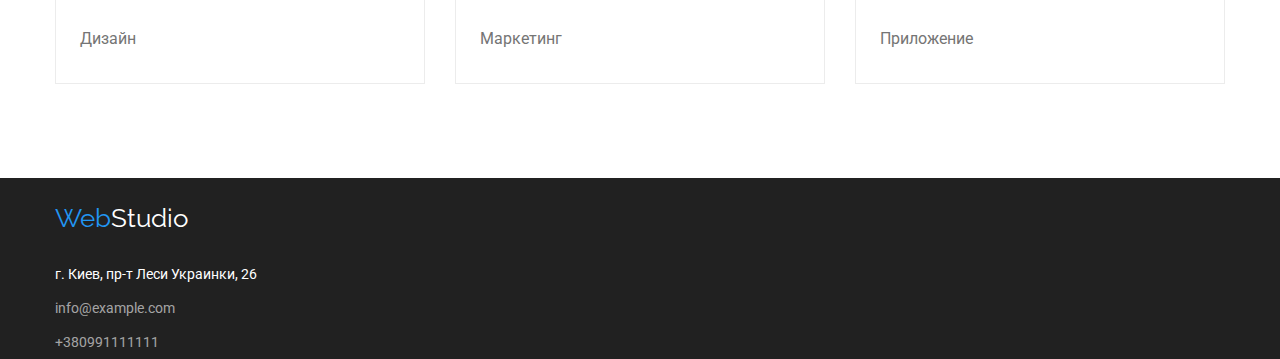
==== commit 55196bd1: "я" ====
--- a/portfolio.html
+++ b/portfolio.html
@@ -1,13 +1,14 @@
 <!DOCTYPE html>
 <html lang="en">
 <head>
-    <Meta charset="UTF8" />
-    <Meta name="WebStudio" />
-    <Meta content="Портфолио WebStudio" />
+    <meta charset="UTF-8" />
+    <meta name="WebStudio" />
+    <meta content="Портфолио WebStudio" />
     <preconnect" href="https://fonts.gstatic.com"/>
+    <link rel="stylesheet" href="css/normalize.min.css" />
     <link href="https://fonts.googleapis.com/css2?family=Raleway:wght@700&family=Roboto:wght@400;500;700;900&display=swap" rel="stylesheet">
   <link rel="stylesheet" href="./css/style.css"/>
-</head class="container_hp">
+</head>
   <body>
     <header class="head">
       <div class="container head-container">
@@ -29,72 +30,72 @@
   <main class="container-portfolio">
     <section class="product">
       <div class="container">
-        <h1></h1>
+        <h1 class="visually-hidden"></h1>
           <ul class="button-portfolio">
-              <li class="btnp-li"><button class="btnp" type="button">Все</button></li>
-              <li class="btnp-li"><button class="btnp" type="button">Веб-сайты</button></li>
-              <li class="btnp-li"><button class="btnp" type="button">Приложение</button></li>
-              <li class="btnp-li"><button class="btnp" type="button">Дизайн</button></li>
-              <li class="btnp-li"><button class="btnp" type="button">Макетинг</button></li>
+              <li class="btnp-item"><button class="btnp" type="button">Все</button></li>
+              <li class="btnp-item"><button class="btnp" type="button">Веб-сайты</button></li>
+              <li class="btnp-item"><button class="btnp" type="button">Приложение</button></li>
+              <li class="btnp-item"><button class="btnp" type="button">Дизайн</button></li>
+              <li class="btnp-item"><button class="btnp" type="button">Макетинг</button></li>
           </ul>
-      <ul class="product-elements">
-          <li class="prod-li">
+        <ul class="product-elements">
+          <li class="prod-item">
           <img class="product-img" src="images/tehno.jpg" width="370"/>
           <div class="prod-text">
           <h2 class="product-name">Технокряк</h2>
             <p class="product-tape"> Веб-сайт</p>
           </div>
           </li>
-          <li class="prod-li">
+          <li class="prod-item">
           <img class="product-img"  src="images/poster.jpg" width="370"/>
           <div class="prod-text">
           <h2 class="product-name">Постер New Orlean vs Golden Star</h2>
             <p class="product-tape">Приложение</p>
           </div>
           </li>
-          <li class="prod-li">
+          <li class="prod-item">
           <img class="product-img"  src="images/restoran.jpg" width="370"/>
           <div class="prod-text">
             <h2 class="product-name">Ресторан Seafood</h2>
             <p class="product-tape">Веб-сайт</p>
           </div>
           </li>
-          <li class="prod-li">
+          <li class="prod-item">
           <img class="product-img"  src="images/prime.jpg" width="370"/>
           <div class="prod-text">
             <h2 class="product-name">Проект Prime</h2>
             <p class="product-tape">Маркетинг</p>
           </div>
           </li>
-          <li class="prod-li">
+          <li class="prod-item">
           <img class="product-img" src="images/boxes.jpg" width="370"/>
           <div class="prod-text">
           <h2 class="product-name">Проект Boxes</h2>
             <p class="product-tape">Приложение</p>
           </div>
           </li>
-          <li class="prod-li">
+          <li class="prod-item">
           <img class="product-img" src="images/bordes.jpg" width="370"/>
           <div class="prod-text">
           <h2 class="product-name">Inspiration has no Borders</h2>
             <p class="product-tape">Веб-сайт</p>
           </div>
           </li>
-          <li class="prod-li">
+          <li class="prod-item">
           <img class="product-img" src="images/presa.jpg" width="370"/>
           <div class="prod-text">
           <h2 class="product-name">Издание Limited Edition</h2>
             <p class="product-tape">Дизайн</p>
           </div>
           </li>
-          <li class="prod-li">
+          <li class="prod-item">
           <img class="product-img" src="images/lab.jpg" width="370"/>
           <div class="prod-text">
           <h2 class="product-name">Проект LAB</h2>
             <p class="product-tape">Маркетинг</p>
           </div>
           </li>
-          <li class="prod-li">
+          <li class="prod-item">
           <img class="product-img" src="images/growing.jpg" width="370"/>
           <div class="prod-text">
           <h2 class="product-name">Growing Business</h2>
--- a/css/style.css
+++ b/css/style.css
@@ -6,15 +6,36 @@
   --max-white-color: #ffffff;
   --gray-color: #757575;
   --two-white-color: #f5f4fa;
+  --card-set-gep: 30px;
 }
 
 body {
   font-family: Roboto, sans-serif;
   color: var(--body-color);
 }
-
-header {
-  background: var(--max-white-color);
+ul {
+  list-style: none;
+  margin: 0;
+  padding: 0;
+}
+p {
+  list-style: none;
+  margin: 0;
+  padding: 0;
+}
+img {
+  display: block;
+  max-width: 100%;
+  height: auto;
+}
+h1 {
+  margin: 0;
+}
+h2 {
+  margin: 0;
+}
+h3 {
+  margin: 0;
 }
 
 .container {
@@ -48,11 +69,6 @@
 }
 .activate {
   color: var(--blue-color);
-}
-ul {
-  list-style: none;
-  margin: 0;
-  padding: 0;
 }
 
 .logo {
@@ -83,6 +99,7 @@
 
 .head {
   -webkit-tap-highlight-color: rgba(0, 0, 0, 0);
+  line-height: 1.15;
 }
 .head-container {
   display: flex;
@@ -95,6 +112,7 @@
 
 .contacts-link {
   color: var(--gray-color);
+  line-height: 1.14;
 }
 .contacts-link:focus {
   color: var(--blue-color);
@@ -109,6 +127,7 @@
   list-style-type: none;
   display: flex;
   flex-direction: row;
+  font-weight: 500;
 }
 .title {
   width: 696px;
@@ -143,6 +162,10 @@
   margin-left: auto;
   margin-right: auto;
   cursor: pointer;
+  line-height: 1.87;
+  border-radius: 4px;
+  letter-spacing: 0.06em;
+  font-weight: 700;
 }
 .btn:hover {
   background-color: var(--blue-color);
@@ -162,6 +185,8 @@
 .contacts {
   list-style-type: none;
   display: flex;
+  font-weight: 500;
+  letter-spacing: 0.03em;
 }
 .contacts :not(:last-child) {
   margin-right: 30px;
@@ -199,13 +224,21 @@
 .text-elements {
   color: var(--gray-color);
   font-size: 14px;
-  line-height: 2.4;
+  margin-bottom: 10px;
+  line-height: 1.71;
+  text-decoration: none;
+  list-style-type: none;
 }
 .foto-picture {
 }
 .text-elements-title {
   color: var(--body-color);
   text-decoration: none;
+  margin-bottom: 10px;
+  letter-spacing: 0.03em;
+  text-transform: uppercase;
+  font-weight: 700;
+  font-size: 14px;
 }
 .foto {
 }
@@ -261,8 +294,8 @@
 .foto-elements {
   display: flex;
   flex-direction: column;
-  margin-top: 94px;
-  margin-bottom: 94px;
+  padding-top: 94px;
+  padding-bottom: 94px;
 }
 
 .foto_title {
@@ -339,97 +372,133 @@
   color: var(--max-white-color);
 }
 .product {
-  margin-top: 100px;
-  margin-bottom: 94px;
+  padding-top: 100px;
+  padding-bottom: 94px;
 }
 .product-elements {
   display: flex;
   flex-wrap: wrap;
-  list-style-type: none;
-}
-.product-name {
-  font-weight: 700;
-  color: var(--body-color);
-  font-size: 18px;
-  line-height: 3.6;
-}
-.product-tape {
-  color: var(--gray-color);
-  font-size: 16px;
-  line-height: 3;
-}
-.btnp {
-  display: flex;
-  font-weight: 500;
-  font-size: 16px;
-  line-height: 2.6;
-  background: var(--two-white-color);
-  color: var(--body-color);
-  display: flex;
-  justify-content: center;
-  cursor: pointer;
-}
-
-.btnp:focus {
-  flex-direction: row;
-  font-size: 16px;
-  line-height: 2.6;
-  background: var(--blue-color);
-  color: var(--max-white-color);
-}
-.btnp:hover {
-  flex-direction: row;
-  font-weight: 500;
-  font-size: 16px;
-  line-height: 2.6;
-  background: var(--blue-color);
-  color: var(--max-white-color);
-}
-.btnp-li {
-  list-style-type: none;
-}
-.btnp-li:focus {
-  list-style-type: none;
-}
-
-.button-portfolio {
-  display: flex;
-  justify-content: center;
-}
-
-.btnp-li:not(:last-child) {
-  margin-right: 8px;
-}
-.product {
-}
-
-.product-elements {
-  display: flex;
-  flex-wrap: wrap;
-  list-style-type: none;
   margin-left: -30px;
-}
-
+  margin-top: -30px;
+}
 .product-name {
   font-family: Roboto;
   color: var(--body-color);
   font-size: 18px;
-  line-height: 3.6;
-}
-
+  line-height: 2;
+  margin-top: 0px;
+  margin-bottom: 0px;
+  font-weight: 700;
+  color: var(--body-color);
+  font-size: 18px;
+  line-height: 1.6;
+  margin-bottom: 4px;
+}
 .product-tape {
   font-family: Roboto;
   color: var(--gray-color);
   font-size: 16px;
+  line-height: 1.8;
+}
+.btnp {
+  cursor: pointer;
+  border: transparent;
+  padding: 6px 22px;
+  text-align: center;
+  letter-spacing: 0.03em;
+  display: flex;
+  font-weight: 500;
+  font-size: 16px;
+  line-height: 1.62;
+  background: var(--two-white-color);
+  color: var(--body-color);
+  display: flex;
+  justify-content: center;
+  cursor: pointer;
+  border-radius: 4px;
+}
+
+.btnp:focus {
+  flex-direction: row;
+  font-size: 16px;
+  font-weight: 500;
+  line-height: 1.62;
+  background: var(--blue-color);
+  color: var(--max-white-color);
+  border-radius: 4px;
+  box-shadow: 0px 3px 1px rgba(0, 0, 0, 0.1), 0px 1px 2px rgba(0, 0, 0, 0.08),
+    0px 2px 2px rgba(0, 0, 0, 0.12);
+}
+.btnp:hover {
+  flex-direction: row;
+  font-weight: 500;
+  font-size: 16px;
+  line-height: 1.62;
+  background: var(--blue-color);
+  color: var(--max-white-color);
+  box-shadow: 0px 3px 1px rgba(0, 0, 0, 0.1), 0px 1px 2px rgba(0, 0, 0, 0.08),
+    0px 2px 2px rgba(0, 0, 0, 0.12);
+  border-radius: 4px;
+}
+.btnp-li {
+  list-style-type: none;
+}
+.btnp-li:focus {
+  list-style-type: none;
+}
+
+.button-portfolio {
+  display: flex;
+  justify-content: center;
+}
+
+.btnp-li:not(:last-child) {
+  margin-right: 8px;
+}
+.product {
+  padding-top: 100px;
+  padding-bottom: 94px;
+}
+
+.product-elements {
+  display: flex;
+  flex-wrap: wrap;
+  list-style-type: none;
+  margin-left: -30px;
+  margin-top: -30px;
+}
+
+.product-name {
+  font-family: Roboto;
+  color: var(--body-color);
+  font-size: 18px;
+  line-height: 3.6;
+}
+
+.product-tape {
+  font-family: Roboto;
+  color: var(--gray-color);
+  font-size: 16px;
   line-height: 3;
 }
+.button-portfolio {
+  display: flex;
+  justify-content: center;
+  margin-bottom: 50px;
+}
+
+.btnp-item:not(:last-child) {
+  margin-right: 8px;
+}
+
 .prod-text {
   padding: 20px 24px;
   border-right: 1px solid var(--white-color);
   border-bottom: 1px solid var(--white-color);
   border-left: 1px solid var(--white-color);
 }
-.prod-li {
-  margin-left: 30px;
-  margin-top: 30px;
-}
+.prod-item {
+  flex-basis: calc(100% / 3 - var(--card-set-gep));
+  margin-top: var(--card-set-gep);
+  margin-left: var(--card-set-gep);
+}
